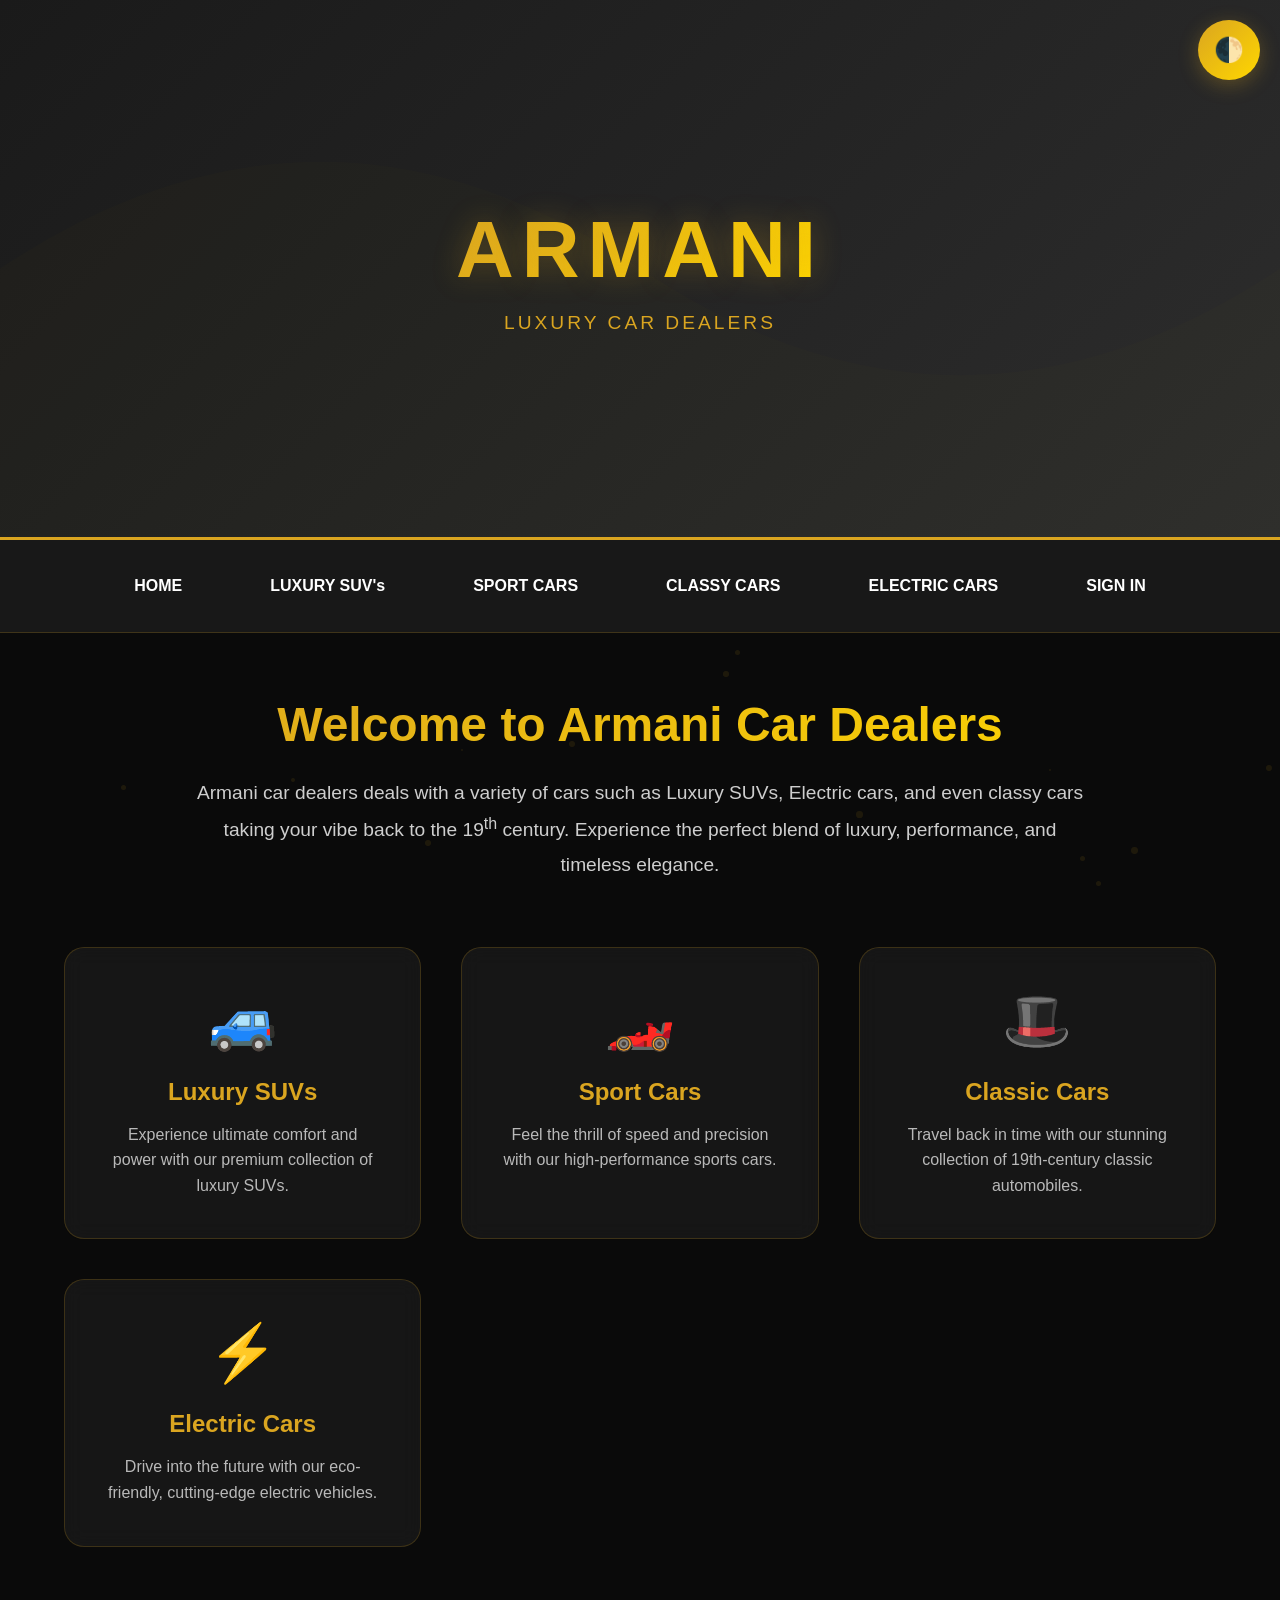
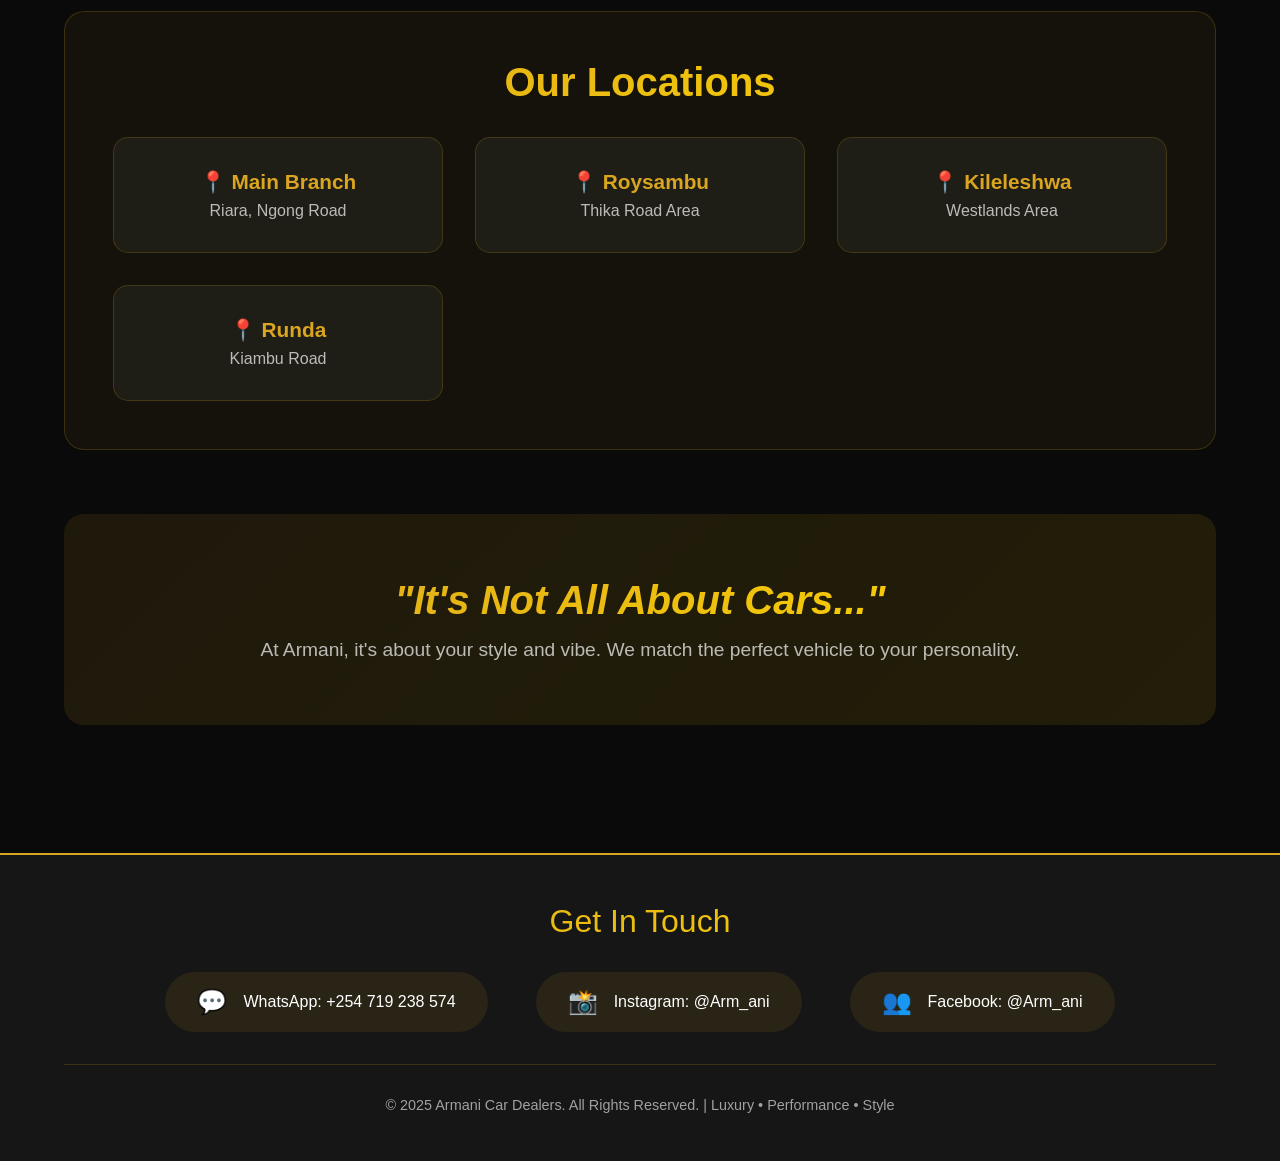
==== index.html @ f40f8154 "initial commit for Armani project" ====
<!DOCTYPE html>
<html lang="en">
<head>
  <meta charset="UTF-8">
  <meta name="viewport" content="width=device-width, initial-scale=1.0">
  <title>Armani Car Dealers - Luxury & Performance</title>
  <style>
    * {
      margin: 0;
      padding: 0;
      box-sizing: border-box;
    }

    body {
      font-family: 'Segoe UI', Tahoma, Geneva, Verdana, sans-serif;
      background: #0a0a0a;
      color: #fff;
      overflow-x: hidden;
      transition: background 0.3s ease;
    }

    body.light-theme {
      background: #f5f5f5;
      color: #1a1a1a;
    }

    /* Particles Background */
    .particles {
      position: fixed;
      top: 0;
      left: 0;
      width: 100%;
      height: 100%;
      pointer-events: none;
      z-index: 0;
    }

    .particle {
      position: absolute;
      background: rgba(218, 165, 32, 0.1);
      border-radius: 50%;
      animation: float 15s infinite ease-in-out;
    }

    @keyframes float {
      0%, 100% { transform: translateY(0) translateX(0); }
      25% { transform: translateY(-50px) translateX(30px); }
      50% { transform: translateY(-100px) translateX(-30px); }
      75% { transform: translateY(-50px) translateX(30px); }
    }

    /* Hero Section with Logo */
    .hero-section {
      position: relative;
      height: 60vh;
      background: linear-gradient(135deg, #1a1a1a 0%, #2d2d2d 100%);
      display: flex;
      align-items: center;
      justify-content: center;
      overflow: hidden;
      border-bottom: 3px solid #DAA520;
    }

    body.light-theme .hero-section {
      background: linear-gradient(135deg, #ffffff 0%, #e0e0e0 100%);
    }

    .hero-section::before {
      content: '';
      position: absolute;
      top: 0;
      left: 0;
      width: 100%;
      height: 100%;
      background: url('data:image/svg+xml,<svg xmlns="http://www.w3.org/2000/svg" viewBox="0 0 1200 600"><path d="M0,300 Q300,100 600,300 T1200,300 L1200,600 L0,600 Z" fill="rgba(218,165,32,0.05)"/></svg>') no-repeat center;
      background-size: cover;
      opacity: 0.3;
    }

    .logo-container {
      position: relative;
      z-index: 1;
      text-align: center;
      animation: fadeInScale 1.2s ease;
    }

    @keyframes fadeInScale {
      from {
        opacity: 0;
        transform: scale(0.8);
      }
      to {
        opacity: 1;
        transform: scale(1);
      }
    }

    .logo-text {
      font-size: 5rem;
      font-weight: 900;
      letter-spacing: 8px;
      background: linear-gradient(135deg, #DAA520 0%, #FFD700 100%);
      -webkit-background-clip: text;
      -webkit-text-fill-color: transparent;
      background-clip: text;
      text-shadow: 0 0 30px rgba(218, 165, 32, 0.3);
      margin-bottom: 1rem;
    }

    .logo-tagline {
      font-size: 1.2rem;
      color: #DAA520;
      letter-spacing: 3px;
      font-weight: 300;
    }

    /* Navigation */
    nav {
      position: sticky;
      top: 0;
      background: rgba(26, 26, 26, 0.95);
      backdrop-filter: blur(10px);
      padding: 1.5rem 5%;
      display: flex;
      justify-content: center;
      gap: 2.5rem;
      flex-wrap: wrap;
      z-index: 1000;
      border-bottom: 1px solid rgba(218, 165, 32, 0.2);
      animation: slideDown 0.8s ease;
    }

    body.light-theme nav {
      background: rgba(255, 255, 255, 0.95);
      border-bottom: 1px solid rgba(218, 165, 32, 0.3);
    }

    @keyframes slideDown {
      from {
        transform: translateY(-100%);
        opacity: 0;
      }
      to {
        transform: translateY(0);
        opacity: 1;
      }
    }

    nav a {
      color: #fff;
      text-decoration: none;
      font-size: 1rem;
      font-weight: 600;
      padding: 0.8rem 1.5rem;
      border-radius: 50px;
      transition: all 0.3s ease;
      position: relative;
    }

    body.light-theme nav a {
      color: #1a1a1a;
    }

    nav a::before {
      content: '';
      position: absolute;
      bottom: 0;
      left: 50%;
      transform: translateX(-50%);
      width: 0;
      height: 2px;
      background: linear-gradient(90deg, #DAA520, #FFD700);
      transition: width 0.3s ease;
    }

    nav a:hover {
      color: #DAA520;
      background: rgba(218, 165, 32, 0.1);
    }

    nav a:hover::before {
      width: 80%;
    }

    /* Theme Toggle */
    .theme-toggle {
      position: fixed;
      top: 20px;
      right: 20px;
      z-index: 2000;
      background: linear-gradient(135deg, #DAA520 0%, #FFD700 100%);
      border: none;
      padding: 1rem;
      border-radius: 50%;
      cursor: pointer;
      font-size: 1.5rem;
      box-shadow: 0 5px 20px rgba(218, 165, 32, 0.3);
      transition: all 0.3s ease;
    }

    .theme-toggle:hover {
      transform: scale(1.1) rotate(20deg);
      box-shadow: 0 8px 30px rgba(218, 165, 32, 0.5);
    }

    /* Main Content */
    .container {
      max-width: 1400px;
      margin: 0 auto;
      padding: 4rem 5%;
      position: relative;
      z-index: 1;
    }

    /* About Section */
    .about-section {
      text-align: center;
      margin-bottom: 4rem;
      animation: fadeInUp 1s ease;
    }

    @keyframes fadeInUp {
      from {
        opacity: 0;
        transform: translateY(30px);
      }
      to {
        opacity: 1;
        transform: translateY(0);
      }
    }

    .about-section h2 {
      font-size: 3rem;
      margin-bottom: 1.5rem;
      background: linear-gradient(135deg, #DAA520 0%, #FFD700 100%);
      -webkit-background-clip: text;
      -webkit-text-fill-color: transparent;
      background-clip: text;
    }

    .about-section p {
      font-size: 1.2rem;
      line-height: 1.8;
      color: rgba(255, 255, 255, 0.8);
      max-width: 900px;
      margin: 0 auto 2rem;
    }

    body.light-theme .about-section p {
      color: rgba(26, 26, 26, 0.8);
    }

    /* Features Grid */
    .features-grid {
      display: grid;
      grid-template-columns: repeat(auto-fit, minmax(300px, 1fr));
      gap: 2.5rem;
      margin-bottom: 4rem;
    }

    .feature-card {
      background: rgba(255, 255, 255, 0.05);
      backdrop-filter: blur(10px);
      border: 1px solid rgba(218, 165, 32, 0.2);
      border-radius: 20px;
      padding: 2.5rem;
      text-align: center;
      transition: all 0.4s ease;
      animation: fadeInUp 1s ease;
      animation-fill-mode: both;
    }

    body.light-theme .feature-card {
      background: rgba(255, 255, 255, 0.8);
      border: 1px solid rgba(218, 165, 32, 0.3);
    }

    .feature-card:nth-child(1) { animation-delay: 0.2s; }
    .feature-card:nth-child(2) { animation-delay: 0.4s; }
    .feature-card:nth-child(3) { animation-delay: 0.6s; }
    .feature-card:nth-child(4) { animation-delay: 0.8s; }

    .feature-card:hover {
      transform: translateY(-10px);
      box-shadow: 0 20px 60px rgba(218, 165, 32, 0.3);
      border-color: #DAA520;
    }

    .feature-icon {
      font-size: 3.5rem;
      margin-bottom: 1.5rem;
    }

    .feature-card h3 {
      font-size: 1.5rem;
      margin-bottom: 1rem;
      color: #DAA520;
    }

    .feature-card p {
      font-size: 1rem;
      line-height: 1.6;
      color: rgba(255, 255, 255, 0.7);
    }

    body.light-theme .feature-card p {
      color: rgba(26, 26, 26, 0.7);
    }

    /* Locations Section */
    .locations-section {
      background: rgba(218, 165, 32, 0.05);
      border-radius: 20px;
      padding: 3rem;
      margin-bottom: 4rem;
      border: 1px solid rgba(218, 165, 32, 0.2);
    }

    body.light-theme .locations-section {
      background: rgba(218, 165, 32, 0.08);
    }

    .locations-section h2 {
      font-size: 2.5rem;
      text-align: center;
      margin-bottom: 2rem;
      background: linear-gradient(135deg, #DAA520 0%, #FFD700 100%);
      -webkit-background-clip: text;
      -webkit-text-fill-color: transparent;
      background-clip: text;
    }

    .locations-grid {
      display: grid;
      grid-template-columns: repeat(auto-fit, minmax(250px, 1fr));
      gap: 2rem;
    }

    .location-card {
      background: rgba(255, 255, 255, 0.05);
      backdrop-filter: blur(10px);
      border: 1px solid rgba(218, 165, 32, 0.2);
      border-radius: 15px;
      padding: 2rem;
      text-align: center;
      transition: all 0.3s ease;
    }

    body.light-theme .location-card {
      background: rgba(255, 255, 255, 0.6);
    }

    .location-card:hover {
      transform: scale(1.05);
      box-shadow: 0 15px 40px rgba(218, 165, 32, 0.2);
    }

    .location-card h3 {
      font-size: 1.3rem;
      color: #DAA520;
      margin-bottom: 0.5rem;
    }

    .location-card p {
      font-size: 1rem;
      color: rgba(255, 255, 255, 0.7);
    }

    body.light-theme .location-card p {
      color: rgba(26, 26, 26, 0.7);
    }

    /* Tagline Section */
    .tagline-section {
      text-align: center;
      padding: 4rem 2rem;
      background: linear-gradient(135deg, rgba(218, 165, 32, 0.1) 0%, rgba(255, 215, 0, 0.1) 100%);
      border-radius: 20px;
      margin-bottom: 4rem;
    }

    .tagline-section h2 {
      font-size: 2.5rem;
      font-style: italic;
      background: linear-gradient(135deg, #DAA520 0%, #FFD700 100%);
      -webkit-background-clip: text;
      -webkit-text-fill-color: transparent;
      background-clip: text;
      margin-bottom: 1rem;
    }

    .tagline-section p {
      font-size: 1.2rem;
      color: rgba(255, 255, 255, 0.7);
    }

    body.light-theme .tagline-section p {
      color: rgba(26, 26, 26, 0.7);
    }

    /* Footer */
    footer {
      background: rgba(26, 26, 26, 0.8);
      padding: 3rem 5%;
      border-top: 2px solid #DAA520;
      position: relative;
      z-index: 1;
    }

    body.light-theme footer {
      background: rgba(255, 255, 255, 0.8);
      border-top: 2px solid #DAA520;
    }

    .footer-content {
      max-width: 1400px;
      margin: 0 auto;
      text-align: center;
    }

    .footer-title {
      font-size: 2rem;
      margin-bottom: 2rem;
      background: linear-gradient(135deg, #DAA520 0%, #FFD700 100%);
      -webkit-background-clip: text;
      -webkit-text-fill-color: transparent;
      background-clip: text;
    }

    .contact-links {
      display: flex;
      justify-content: center;
      gap: 3rem;
      flex-wrap: wrap;
      margin-bottom: 2rem;
    }

    .contact-item {
      display: flex;
      align-items: center;
      gap: 1rem;
      padding: 1rem 2rem;
      background: rgba(218, 165, 32, 0.1);
      border-radius: 50px;
      transition: all 0.3s ease;
      text-decoration: none;
      color: #fff;
    }

    body.light-theme .contact-item {
      color: #1a1a1a;
    }

    .contact-item:hover {
      background: rgba(218, 165, 32, 0.2);
      transform: translateY(-3px);
      box-shadow: 0 10px 30px rgba(218, 165, 32, 0.3);
    }

    .contact-icon {
      font-size: 1.5rem;
    }

    .contact-item img {
      width: 24px;
      height: 24px;
      border-radius: 50%;
    }

    .copyright {
      margin-top: 2rem;
      padding-top: 2rem;
      border-top: 1px solid rgba(218, 165, 32, 0.2);
      color: rgba(255, 255, 255, 0.6);
      font-size: 0.9rem;
    }

    body.light-theme .copyright {
      color: rgba(26, 26, 26, 0.6);
    }

    /* Responsive Design */
    @media (max-width: 968px) {
      .logo-text {
        font-size: 3.5rem;
      }

      nav {
        gap: 1rem;
        padding: 1rem 3%;
      }

      nav a {
        font-size: 0.9rem;
        padding: 0.6rem 1rem;
      }

      .about-section h2 {
        font-size: 2.2rem;
      }

      .features-grid {
        grid-template-columns: 1fr;
      }

      .contact-links {
        flex-direction: column;
        gap: 1rem;
      }
    }

    @media (max-width: 576px) {
      .logo-text {
        font-size: 2.5rem;
        letter-spacing: 4px;
      }

      .logo-tagline {
        font-size: 1rem;
      }

      .hero-section {
        height: 40vh;
      }

      nav a {
        font-size: 0.85rem;
      }

      .about-section h2 {
        font-size: 1.8rem;
      }

      .about-section p {
        font-size: 1rem;
      }
    }
  </style>
</head>
<body>
  <!-- Particles Background -->
  <div class="particles" id="particles"></div>

  <!-- Theme Toggle Button -->
  <button class="theme-toggle" onclick="toggleTheme()" title="Toggle Theme">
    🌓
  </button>

  <!-- Hero Section with Logo -->
  <div class="hero-section">
    <div class="logo-container">
      <div class="logo-text">ARMANI</div>
      <div class="logo-tagline">LUXURY CAR DEALERS</div>
    </div>
  </div>

  <!-- Navigation -->
  <nav>
    <a href="#home">HOME</a>
    <a href="Luxury cars.html">LUXURY SUV's</a>
    <a href="Sport cars.html">SPORT CARS</a>
    <a href="Classic cars.html">CLASSY CARS</a>
    <a href="Electric cars.html">ELECTRIC CARS</a>
    <a href="Sign IN.html">SIGN IN</a>
  </nav>

  <!-- Main Content -->
  <div class="container">
    <!-- About Section -->
    <div class="about-section">
      <h2>Welcome to Armani Car Dealers</h2>
      <p>
        Armani car dealers deals with a variety of cars such as Luxury SUVs, Electric cars, 
        and even classy cars taking your vibe back to the 19<sup>th</sup> century. 
        Experience the perfect blend of luxury, performance, and timeless elegance.
      </p>
    </div>

    <!-- Features Grid -->
    <div class="features-grid">
      <div class="feature-card">
        <div class="feature-icon">🚙</div>
        <h3>Luxury SUVs</h3>
        <p>Experience ultimate comfort and power with our premium collection of luxury SUVs.</p>
      </div>

      <div class="feature-card">
        <div class="feature-icon">🏎️</div>
        <h3>Sport Cars</h3>
        <p>Feel the thrill of speed and precision with our high-performance sports cars.</p>
      </div>

      <div class="feature-card">
        <div class="feature-icon">🎩</div>
        <h3>Classic Cars</h3>
        <p>Travel back in time with our stunning collection of 19th-century classic automobiles.</p>
      </div>

      <div class="feature-card">
        <div class="feature-icon">⚡</div>
        <h3>Electric Cars</h3>
        <p>Drive into the future with our eco-friendly, cutting-edge electric vehicles.</p>
      </div>
    </div>

    <!-- Locations Section -->
    <div class="locations-section">
      <h2>Our Locations</h2>
      <div class="locations-grid">
        <div class="location-card">
          <h3>📍 Main Branch</h3>
          <p>Riara, Ngong Road</p>
        </div>
        <div class="location-card">
          <h3>📍 Roysambu</h3>
          <p>Thika Road Area</p>
        </div>
        <div class="location-card">
          <h3>📍 Kileleshwa</h3>
          <p>Westlands Area</p>
        </div>
        <div class="location-card">
          <h3>📍 Runda</h3>
          <p>Kiambu Road</p>
        </div>
      </div>
    </div>

    <!-- Tagline Section -->
    <div class="tagline-section">
      <h2>"It's Not All About Cars..."</h2>
      <p>At Armani, it's about your style and vibe. We match the perfect vehicle to your personality.</p>
    </div>
  </div>

  <!-- Footer -->
  <footer>
    <div class="footer-content">
      <div class="footer-title">Get In Touch</div>
      
      <div class="contact-links">
        <a href="https://wa.me/254719238574" class="contact-item" target="_blank">
          <span class="contact-icon">💬</span>
          <span>WhatsApp: +254 719 238 574</span>
        </a>

        <a href="https://www.instagram.com/arm_ani" class="contact-item" target="_blank">
          <span class="contact-icon">📸</span>
          <span>Instagram: @Arm_ani</span>
        </a>

        <a href="https://www.facebook.com/armani" class="contact-item" target="_blank">
          <span class="contact-icon">👥</span>
          <span>Facebook: @Arm_ani</span>
        </a>
      </div>

      <div class="copyright">
        <p>© 2025 Armani Car Dealers. All Rights Reserved. | Luxury • Performance • Style</p>
      </div>
    </div>
  </footer>

  <script>
    // Create animated background particles
    const particlesContainer = document.getElementById('particles');
    const particleCount = 40;

    for (let i = 0; i < particleCount; i++) {
      const particle = document.createElement('div');
      particle.className = 'particle';
      
      const size = Math.random() * 5 + 2;
      const posX = Math.random() * 100;
      const posY = Math.random() * 100;
      const delay = Math.random() * 15;
      
      particle.style.width = `${size}px`;
      particle.style.height = `${size}px`;
      particle.style.left = `${posX}%`;
      particle.style.top = `${posY}%`;
      particle.style.animationDelay = `${delay}s`;
      
      particlesContainer.appendChild(particle);
    }

    // Theme Toggle Function
    function toggleTheme() {
      document.body.classList.toggle('light-theme');
      
      // Save theme preference
      const isLight = document.body.classList.contains('light-theme');
      localStorage.setItem('theme', isLight ? 'light' : 'dark');
    }

    // Load saved theme
    window.addEventListener('load', () => {
      const savedTheme = localStorage.getItem('theme');
      if (savedTheme === 'light') {
        document.body.classList.add('light-theme');
      }
    });

    // Smooth scroll for navigation
    document.querySelectorAll('nav a').forEach(anchor => {
      anchor.addEventListener('click', function (e) {
        const href = this.getAttribute('href');
        if (href.startsWith('#')) {
          e.preventDefault();
          const target = document.querySelector(href);
          if (target) {
            target.scrollIntoView({
              behavior: 'smooth',
              block: 'start'
            });
          }
        }
      });
    });
  </script>
</body>
</html>
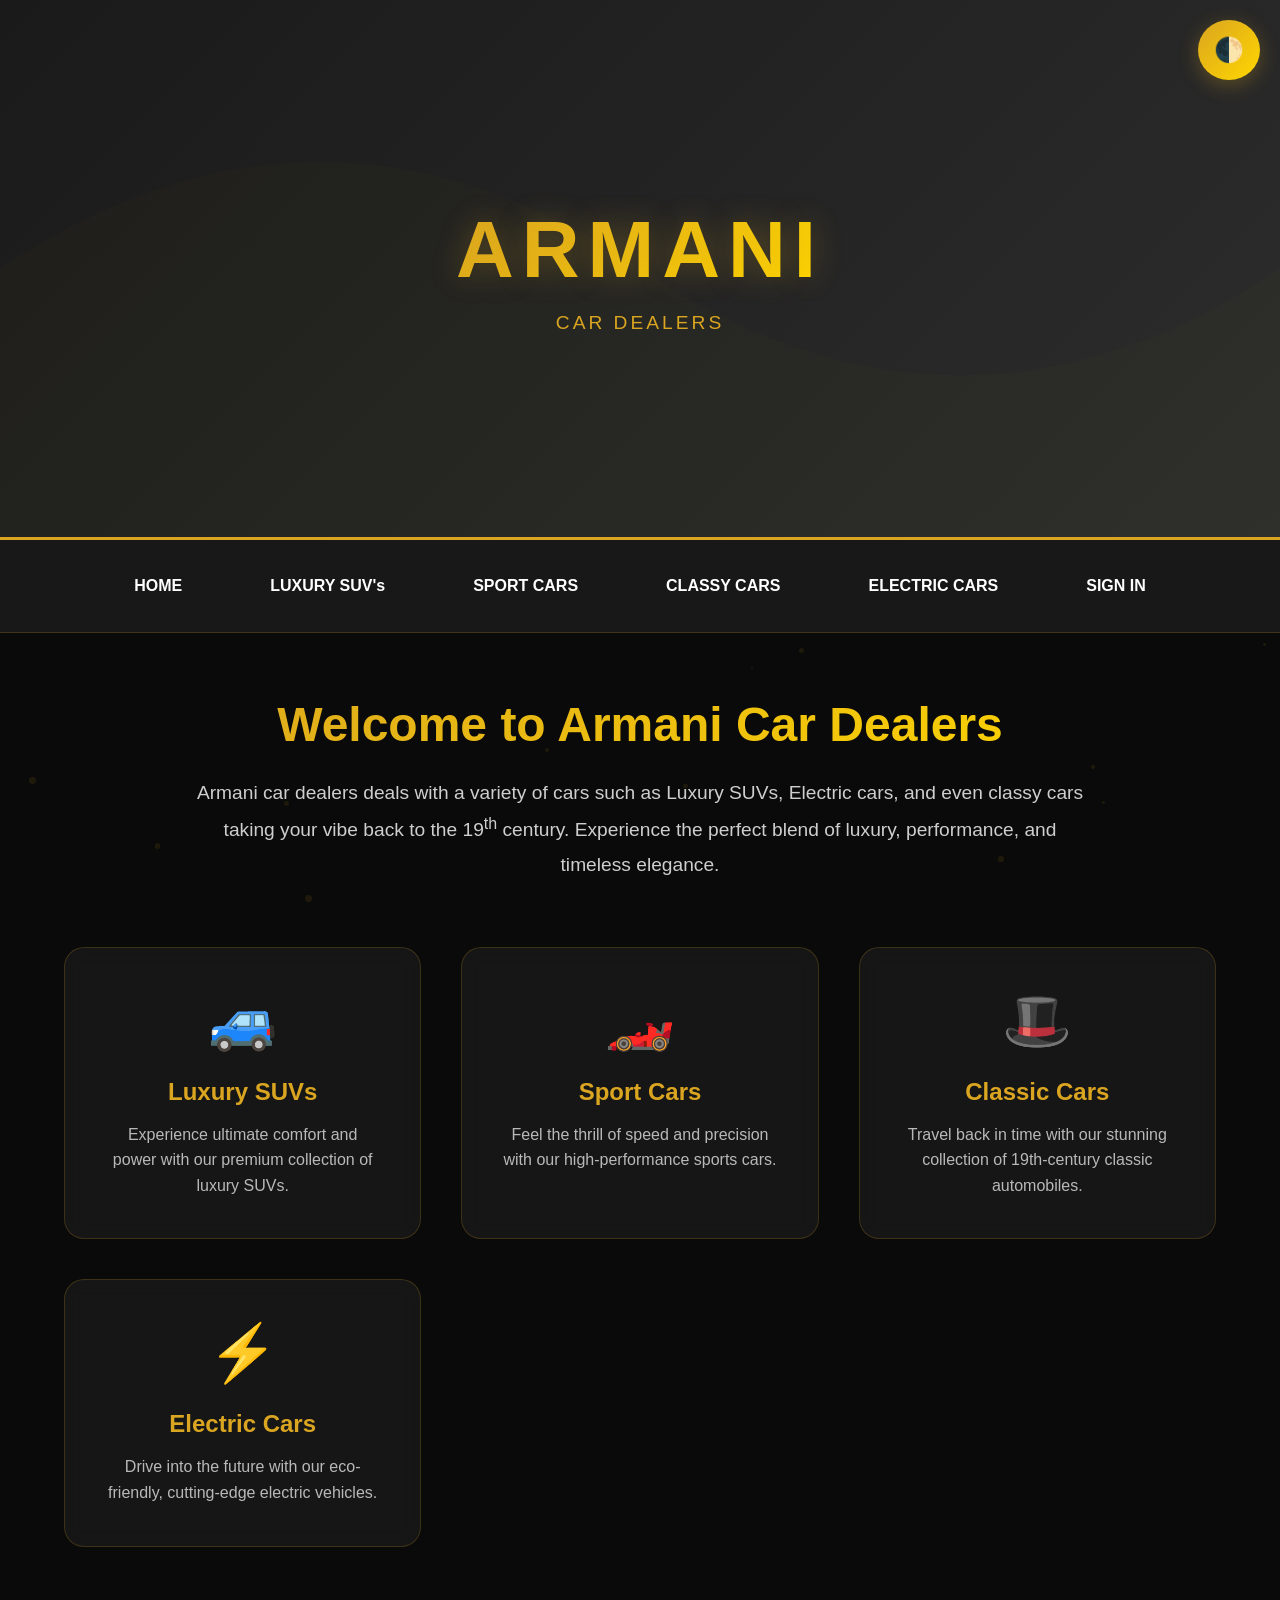
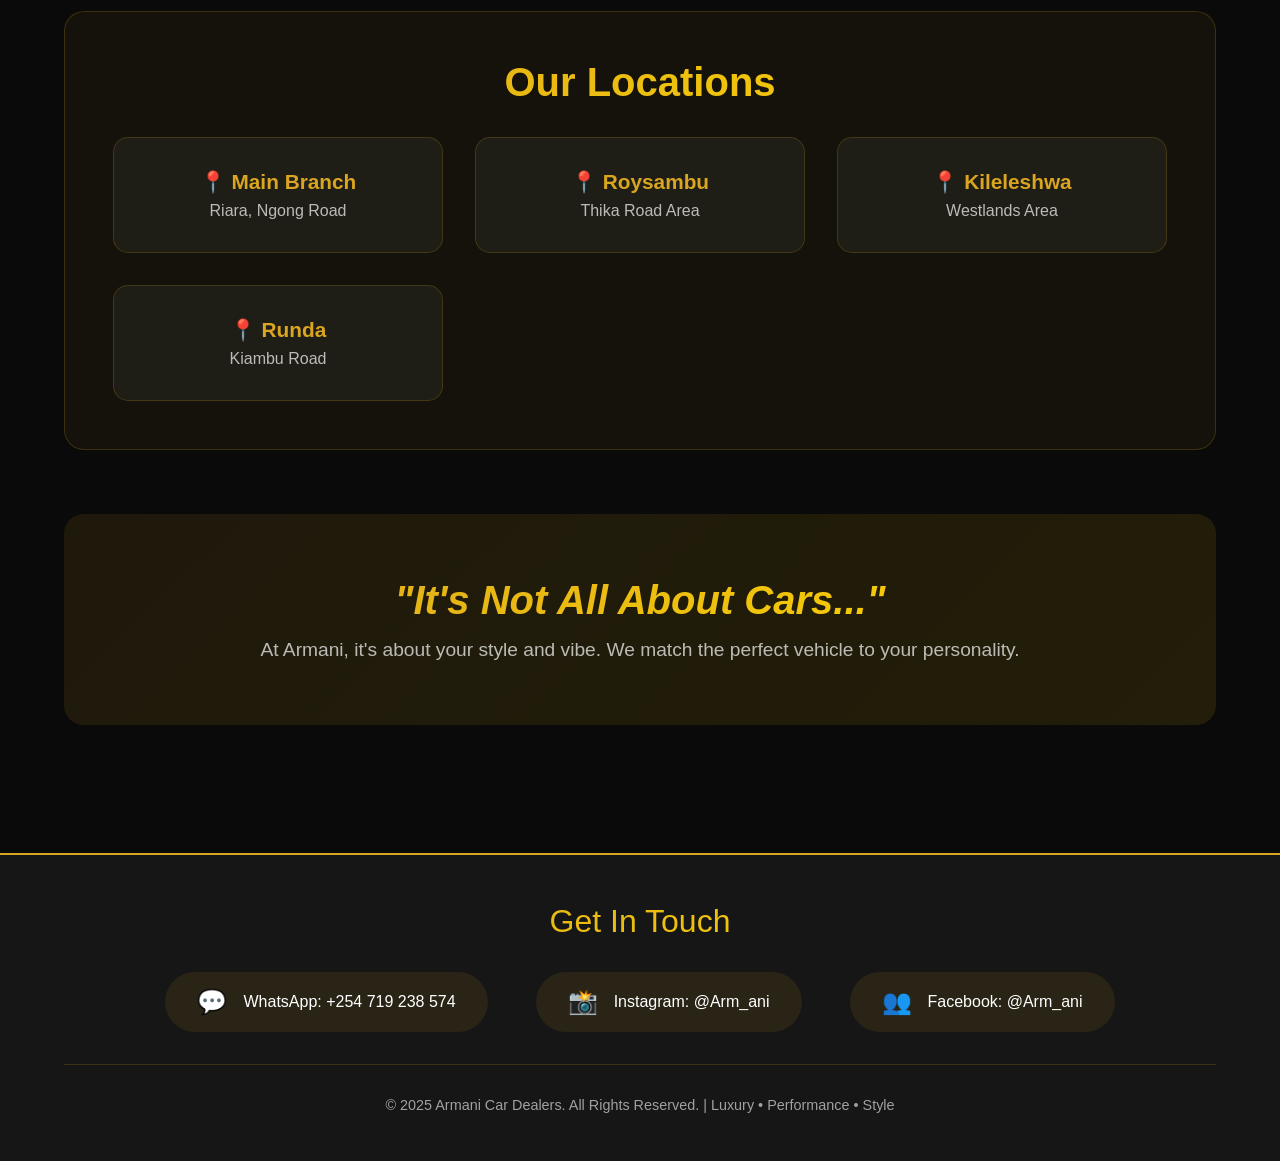
==== commit 2112a5a9: "Replaced LUXURY CAR DEALERS with CAR DEALERS" ====
--- a/index.html
+++ b/index.html
@@ -551,7 +551,7 @@
   <div class="hero-section">
     <div class="logo-container">
       <div class="logo-text">ARMANI</div>
-      <div class="logo-tagline">LUXURY CAR DEALERS</div>
+      <div class="logo-tagline">CAR DEALERS</div>
     </div>
   </div>
 
